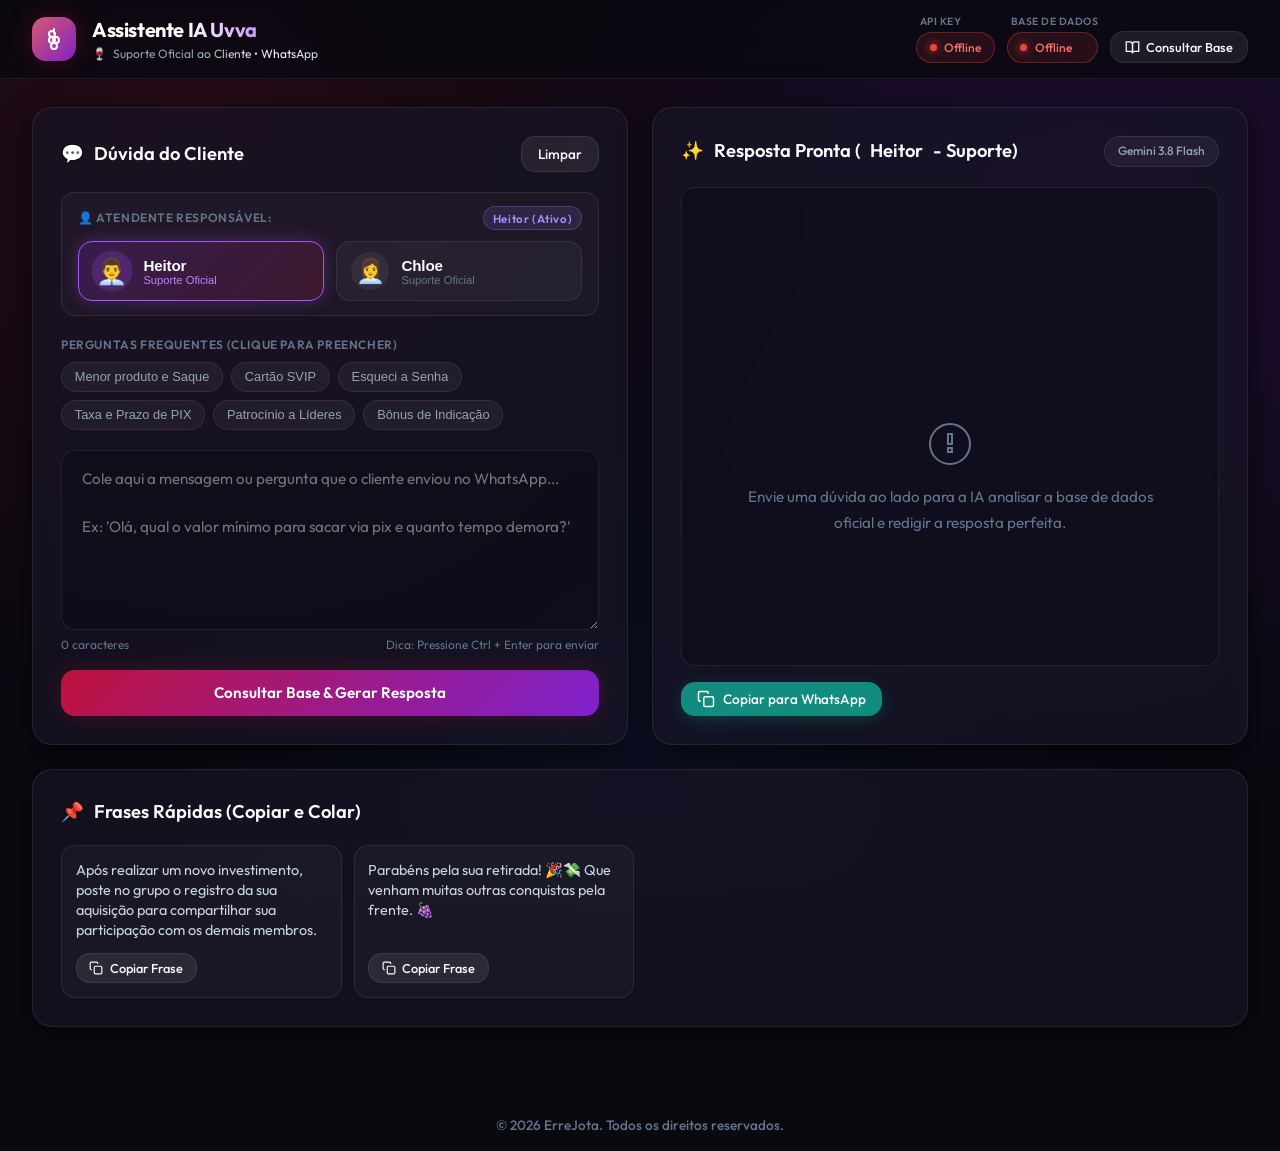
==== index.html @ ce5a92b2 "Atualizacao do projeto em 30/09/2026 21:44:55,32" ====
<!DOCTYPE html>
<html lang="pt-BR">
<head>
  <meta charset="UTF-8">
  <meta name="viewport" content="width=device-width, initial-scale=1.0">
  <title>Assistente IA - Vinícola Uvva | Suporte Oficial</title>
  
  <!-- Fontes do Google -->
  <link rel="preconnect" href="https://fonts.googleapis.com">
  <link rel="preconnect" href="https://fonts.gstatic.com" crossorigin>
  <link href="https://fonts.googleapis.com/css2?family=Inter:wght@400;500;600;700&family=Outfit:wght@500;600;700;800&display=swap" rel="stylesheet">
  
  <link rel="stylesheet" href="style.css">
</head>
<body>

  <!-- Header da Aplicação -->
  <header class="app-header">
    <div class="header-container">
      <div class="brand-wrapper">
        <div class="logo-icon">
          <!-- Ícone de Vinícola / Uva -->
          <svg width="24" height="24" viewBox="0 0 24 24" fill="none" stroke="#ffffff" stroke-width="2" stroke-linecap="round" stroke-linejoin="round">
            <path d="M12 2v4M7 7a3 3 0 1 0 6 0 3 3 0 0 0-6 0zM11 13a3 3 0 1 0 6 0 3 3 0 0 0-6 0zM7 13a3 3 0 1 0 6 0 3 3 0 0 0-6 0zM9 19a3 3 0 1 0 6 0 3 3 0 0 0-6 0z"/>
          </svg>
        </div>
        <div class="brand-info">
          <h1>Assistente IA Uvva</h1>
          <p><span>🍷</span> <span class="shimmer-sub">Suporte Oficial ao Cliente • WhatsApp</span></p>
        </div>
      </div>

      <div class="header-badges">
        <!-- Indicador 1: API Key -->
        <div class="status-indicator-box">
          <div class="status-label">API Key</div>
          <div class="badge-pill badge-status-green" id="badge-api-status" title="Status da chave da API Gemini">Verificando...</div>
        </div>

        <!-- Indicador 2: Base de Dados -->
        <div class="status-indicator-box">
          <div class="status-label">Base de Dados</div>
          <div class="badge-pill badge-status-green" id="badge-kb-status" title="Status da base oficial de conhecimento">Carregando...</div>
        </div>

        <button class="btn-secondary" id="btn-open-kb-modal" style="padding: 0.45rem 0.85rem; font-size: 0.8rem; display: flex; align-items: center; gap: 0.4rem; align-self: flex-end;">
          <svg width="15" height="15" viewBox="0 0 24 24" fill="none" stroke="currentColor" stroke-width="2"><path d="M2 3h6a4 4 0 0 1 4 4v14a3 3 0 0 0-3-3H2z"/><path d="M22 3h-6a4 4 0 0 0-4 4v14a3 3 0 0 1 3-3h7z"/></svg>
          Consultar Base
        </button>
      </div>
    </div>
  </header>

  <!-- Banner Informativo quando aberto direto via arquivo local (file://) -->
  <div id="local-file-banner" style="display: none; background: rgba(147, 51, 234, 0.15); border-bottom: 1px solid rgba(147, 51, 234, 0.3); padding: 0.6rem 2rem; font-size: 0.85rem; color: #cbd5e1; align-items: center; justify-content: space-between;">
    <div style="display: flex; align-items: center; gap: 0.5rem;">
      <span>📁 <strong>Modo Arquivo Local</strong> • Conectado à API:</span>
      <span id="current-api-url" style="color: var(--accent-purple-light); font-family: monospace; background: rgba(0,0,0,0.3); padding: 2px 8px; border-radius: 4px;">http://localhost:8000</span>
    </div>
    <button class="btn-secondary" id="btn-change-api-url" style="padding: 0.25rem 0.75rem; font-size: 0.75rem;">
      ✏️ Definir URL da Vercel
    </button>
  </div>

  <!-- Conteúdo Principal: Central de Atendimento ao Cliente -->
  <main class="main-container">
    <div class="support-split-layout">
      
      <!-- Lado Esquerdo: Pergunta do Cliente -->
      <div class="glass-card">
        <div class="support-panel-header">
          <h2>
            <span style="color: var(--accent-wine-light);">💬</span> Dúvida do Cliente
          </h2>
          <button class="btn-secondary" id="btn-clear-question" title="Limpar campo">
            Limpar
          </button>
        </div>

        <!-- Seletor de Atendente Responsável (Heitor ou Chloe) -->
        <div class="attendant-selector-wrapper">
          <div class="attendant-label">
            <span>👤 Atendente Responsável:</span>
            <span class="attendant-sublabel" id="active-attendant-indicator">Heitor (Ativo)</span>
          </div>
          <div class="attendant-toggle-group">
            <button type="button" class="btn-attendant active" data-attendant="Heitor" id="btn-attendant-heitor">
              <span class="attendant-avatar">👨‍💼</span>
              <div class="attendant-meta">
                <span class="attendant-name">Heitor</span>
                <span class="attendant-role">Suporte Oficial</span>
              </div>
            </button>
            <button type="button" class="btn-attendant" data-attendant="Chloe" id="btn-attendant-chloe">
              <span class="attendant-avatar">👩‍💼</span>
              <div class="attendant-meta">
                <span class="attendant-name">Chloe</span>
                <span class="attendant-role">Suporte Oficial</span>
              </div>
            </button>
          </div>
        </div>

        <!-- Sugestões Rápidas (Chips de Perguntas Frequentes) -->
        <div class="suggestion-chips-wrapper">
          <div class="chips-label">Perguntas Frequentes (Clique para preencher)</div>
          <div class="chips-container">
            <button class="chip" data-question="Qual a porcentagem do menor produto e como funciona o saque?">Menor produto e Saque</button>
            <button class="chip" data-question="Como funciona o Cartão SVIP e quais os benefícios?">Cartão SVIP</button>
            <button class="chip" data-question="Esqueci minha senha, como faço para recuperar?">Esqueci a Senha</button>
            <button class="chip" data-question="Qual o tempo de processamento e taxa para retirada em PIX?">Taxa e Prazo de PIX</button>
            <button class="chip" data-question="Vocês oferecem patrocínio para líderes de equipe?">Patrocínio a Líderes</button>
            <button class="chip" data-question="Como funciona o bônus de indicação e comissões da equipe?">Bônus de Indicação</button>
          </div>
        </div>

        <div class="textarea-wrapper">
          <textarea 
            class="custom-textarea" 
            id="input-question" 
            placeholder="Cole aqui a mensagem ou pergunta que o cliente enviou no WhatsApp...&#10;&#10;Ex: 'Olá, qual o valor mínimo para sacar via pix e quanto tempo demora?'"
          ></textarea>
          <div class="textarea-footer">
            <span id="char-counter">0 caracteres</span>
            <span>Dica: Pressione Ctrl + Enter para enviar</span>
          </div>
        </div>

        <button class="btn-primary" id="btn-submit-question">
          <span id="btn-submit-text">Consultar Base & Gerar Resposta</span>
          <div class="spinner" id="btn-spinner" style="display: none;"></div>
        </button>
      </div>

      <!-- Lado Direito: Resposta Formatada Pronta para o Cliente -->
      <div class="glass-card response-container">
        <div class="support-panel-header">
          <h2>
            <span style="color: var(--accent-purple-light);">✨</span> Resposta Pronta (<span id="response-attendant-name">Heitor</span> - Suporte)
          </h2>
          <span class="badge-pill badge-purple" id="badge-ai-model">Gemini 3.8 Flash</span>
        </div>

        <div class="response-card-body" id="response-content">
          <div class="response-placeholder">
            <svg viewBox="0 0 24 24" fill="none"><path d="M12 2a10 10 0 1 0 10 10A10 10 0 0 0 12 2zm1 14h-2v-2h2zm0-4h-2V7h2z"/></svg>
            <p>Envie uma dúvida ao lado para a IA analisar a base de dados oficial e redigir a resposta perfeita.</p>
          </div>
        </div>

        <div class="response-actions-bar">
          <button class="btn-secondary btn-whatsapp" id="btn-copy-response">
            <svg width="18" height="18" viewBox="0 0 24 24" fill="none" stroke="currentColor" stroke-width="2"><rect x="9" y="9" width="13" height="13" rx="2" ry="2"/><path d="M5 15H4a2 2 0 0 1-2-2V4a2 2 0 0 1 2-2h9a2 2 0 0 1 2 2v1"/></svg>
            <span id="copy-btn-text">Copiar para WhatsApp</span>
          </button>
          <span style="font-size: 0.75rem; color: var(--text-dim);" id="response-timestamp"></span>
        </div>
      </div>

    </div>

    <!-- Frases Rápidas / Soltar durante o dia -->
    <div class="glass-card" style="margin-top: 1.5rem;">
      <div class="support-panel-header">
        <h2>
          <span style="color: var(--accent-wine-light);">📌</span> Frases Rápidas (Copiar e Colar)
        </h2>
      </div>
      <div class="phrases-grid" style="display: grid; grid-template-columns: repeat(auto-fill, minmax(280px, 1fr)); gap: 0.75rem; margin-top: 1rem;">
        
        <div class="phrase-card" style="background: rgba(255,255,255,0.03); padding: 0.85rem; border-radius: var(--radius-md); border: 1px solid var(--border-subtle); display: flex; flex-direction: column;">
          <p class="phrase-text" style="font-size: 0.9rem; color: #cbd5e1; margin-bottom: 0.75rem; line-height: 1.4;">Após realizar um novo investimento, poste no grupo o registro da sua aquisição para compartilhar sua participação com os demais membros.</p>
          <button class="btn-secondary btn-copy-quick-phrase" style="align-self: flex-start; font-size: 0.8rem; padding: 0.4rem 0.8rem; display: flex; align-items: center; gap: 0.4rem; margin-top: auto;">
            <svg width="14" height="14" viewBox="0 0 24 24" fill="none" stroke="currentColor" stroke-width="2"><rect x="9" y="9" width="13" height="13" rx="2" ry="2"/><path d="M5 15H4a2 2 0 0 1-2-2V4a2 2 0 0 1 2-2h9a2 2 0 0 1 2 2v1"/></svg>
            Copiar Frase
          </button>
        </div>

        <div class="phrase-card" style="background: rgba(255,255,255,0.03); padding: 0.85rem; border-radius: var(--radius-md); border: 1px solid var(--border-subtle); display: flex; flex-direction: column;">
          <p class="phrase-text" style="font-size: 0.9rem; color: #cbd5e1; margin-bottom: 0.75rem; line-height: 1.4;">Parabéns pela sua retirada! 🎉💸 Que venham muitas outras conquistas pela frente. 🍇</p>
          <button class="btn-secondary btn-copy-quick-phrase" style="align-self: flex-start; font-size: 0.8rem; padding: 0.4rem 0.8rem; display: flex; align-items: center; gap: 0.4rem; margin-top: auto;">
            <svg width="14" height="14" viewBox="0 0 24 24" fill="none" stroke="currentColor" stroke-width="2"><rect x="9" y="9" width="13" height="13" rx="2" ry="2"/><path d="M5 15H4a2 2 0 0 1-2-2V4a2 2 0 0 1 2-2h9a2 2 0 0 1 2 2v1"/></svg>
            Copiar Frase
          </button>
        </div>

      </div>
    </div>

  </main>

  <!-- Rodapé de Direitos Autorais -->
  <footer style="text-align: center; padding: 1.5rem 1rem 1rem 1rem; color: var(--text-dim); font-size: 0.85rem;">
    <div class="pulse-text">
      &copy; 2026 ErreJota. Todos os direitos reservados.
    </div>
  </footer>

  <!-- Modal Inspecionar Texto Bruto da Base de Conhecimento -->
  <div id="kb-modal" style="display: none; position: fixed; inset: 0; background: rgba(0,0,0,0.85); backdrop-filter: blur(8px); z-index: 1000; align-items: center; justify-content: center; padding: 2rem;">
    <div class="glass-card" style="width: 100%; max-width: 900px; max-height: 85vh; display: flex; flex-direction: column;">
      <div class="support-panel-header">
        <div>
          <h2 style="font-size: 1.15rem;">Base de Conhecimento Oficial (Vinícola Uvva)</h2>
          <span style="font-size: 0.75rem; color: var(--text-dim);" id="modal-kb-subtitle">Carregando...</span>
        </div>
        <div style="display: flex; gap: 0.5rem; align-items: center;">
          <input type="text" id="modal-kb-search" placeholder="Pesquisar termo..." class="custom-textarea" style="min-height: auto; padding: 0.35rem 0.75rem; font-size: 0.8rem; width: 180px;">
          <button class="btn-secondary" id="btn-close-modal">Fechar</button>
        </div>
      </div>
      <!-- Card de Inteligência da Base (0% a 100%) -->
      <div class="intelligence-card">
        <div class="intelligence-header">
          <div class="intelligence-title">
            <span style="font-size: 1.5rem;">🧠</span>
            <div>
              <h3>Nível de Inteligência da Base</h3>
              <p class="intelligence-status" id="intel-level-text">Calculando prontidão...</p>
            </div>
          </div>
          <div class="intelligence-score" id="intel-percentage">--%</div>
        </div>

        <div class="progress-bar-container">
          <div class="progress-bar-fill" id="intel-bar" style="width: 0%;"></div>
        </div>

        <div class="intelligence-metrics">
          <div class="metric-item">🌐 <strong id="intel-pages">--</strong> Páginas Mapeadas</div>
          <div class="metric-item">📄 <strong id="intel-docs">--</strong> Documentos Oficiais</div>
          <div class="metric-item">📊 <strong id="intel-size">-- KB</strong> de Conhecimento</div>
          <div class="metric-item">💬 <strong id="intel-questions">--</strong> Dúvidas Respondidas</div>
        </div>
      </div>

      <div style="flex: 1; overflow-y: auto; background: #08070d; border: 1px solid var(--border-subtle); border-radius: var(--radius-md); padding: 1.25rem;">
        <pre id="modal-kb-text" style="font-family: monospace; font-size: 0.85rem; color: #cbd5e1; white-space: pre-wrap; word-break: break-word;"></pre>
      </div>
    </div>
  </div>

  <!-- Toast Container -->
  <div class="toast-container" id="toast-container"></div>

  <script src="app.js"></script>
</body>
</html>
---- style.css ----
/* ==========================================================================
   Design System - Assistente IA Vinícola Uvva (Aesthetic: Dark Velvet & Wine)
   ========================================================================== */

:root {
  --bg-primary: #0a0910;
  --bg-secondary: #12101e;
  --bg-card: rgba(23, 20, 38, 0.7);
  --bg-card-hover: rgba(32, 28, 52, 0.85);
  --bg-input: rgba(15, 13, 26, 0.8);
  
  --border-subtle: rgba(255, 255, 255, 0.08);
  --border-focus: rgba(168, 85, 247, 0.5);
  --border-glow: rgba(147, 51, 234, 0.3);

  --accent-purple: #9333ea;
  --accent-purple-light: #c084fc;
  --accent-wine: #9f1239;
  --accent-wine-light: #f43f5e;
  --accent-emerald: #10b981;
  --accent-cyan: #06b6d4;
  --accent-amber: #f59e0b;

  --gradient-wine-purple: linear-gradient(135deg, #be123c 0%, #7e22ce 100%);
  --gradient-purple-blue: linear-gradient(135deg, #9333ea 0%, #3b82f6 100%);
  --gradient-card: linear-gradient(135deg, rgba(30, 27, 49, 0.6) 0%, rgba(18, 16, 32, 0.8) 100%);

  --text-main: #f8fafc;
  --text-muted: #94a3b8;
  --text-dim: #64748b;

  --shadow-sm: 0 2px 8px rgba(0, 0, 0, 0.4);
  --shadow-md: 0 8px 30px rgba(0, 0, 0, 0.6);
  --shadow-glow: 0 0 25px rgba(147, 51, 234, 0.25);
  --shadow-wine: 0 0 25px rgba(190, 18, 60, 0.25);

  --radius-sm: 8px;
  --radius-md: 14px;
  --radius-lg: 20px;
  --radius-full: 9999px;

  --transition-fast: 0.15s ease;
  --transition-normal: 0.25s cubic-bezier(0.16, 1, 0.3, 1);
}

* {
  margin: 0;
  padding: 0;
  box-sizing: border-box;
}

body {
  font-family: 'Outfit', 'Inter', -apple-system, BlinkMacSystemFont, 'Segoe UI', Roboto, sans-serif;
  background-color: var(--bg-primary);
  color: var(--text-main);
  min-height: 100vh;
  line-height: 1.5;
  overflow-x: hidden;
  background-image: 
    radial-gradient(circle at 15% 15%, rgba(159, 18, 57, 0.18) 0%, transparent 45%),
    radial-gradient(circle at 85% 25%, rgba(126, 34, 206, 0.18) 0%, transparent 45%),
    radial-gradient(circle at 50% 80%, rgba(37, 99, 235, 0.1) 0%, transparent 50%);
  background-attachment: fixed;
}

/* Scrollbar moderno */
::-webkit-scrollbar {
  width: 8px;
  height: 8px;
}
::-webkit-scrollbar-track {
  background: var(--bg-primary);
}
::-webkit-scrollbar-thumb {
  background: rgba(255, 255, 255, 0.15);
  border-radius: 4px;
}
::-webkit-scrollbar-thumb:hover {
  background: var(--accent-purple);
}

/* Header Principal */
.app-header {
  position: sticky;
  top: 0;
  z-index: 100;
  background: rgba(10, 9, 16, 0.82);
  backdrop-filter: blur(20px);
  -webkit-backdrop-filter: blur(20px);
  border-bottom: 1px solid var(--border-subtle);
  padding: 0.9rem 2rem;
}

.header-container {
  max-width: 1400px;
  margin: 0 auto;
  display: flex;
  align-items: center;
  justify-content: space-between;
  gap: 1.5rem;
}

.brand-wrapper {
  display: flex;
  align-items: center;
  gap: 1rem;
}

.logo-icon {
  width: 44px;
  height: 44px;
  border-radius: var(--radius-md);
  background: var(--gradient-wine-purple);
  display: flex;
  align-items: center;
  justify-content: center;
  box-shadow: var(--shadow-wine);
  position: relative;
  overflow: hidden;
}

.logo-icon::after {
  content: '';
  position: absolute;
  inset: 0;
  background: linear-gradient(to bottom right, rgba(255,255,255,0.3), transparent);
}

.logo-icon svg {
  animation: swing-grape 4s ease-in-out infinite;
  transform-origin: center top;
}

.logo-icon::before {
  content: '';
  position: absolute;
  width: 4px;
  height: 4px;
  background: rgba(255, 255, 255, 0.8);
  border-radius: 50%;
  top: 50%;
  left: 50%;
  opacity: 0;
  animation: drop-grape 4s ease-in infinite;
  z-index: 10;
}

@keyframes swing-grape {
  0%, 100% { transform: rotate(-8deg); }
  50% { transform: rotate(8deg); }
}

@keyframes drop-grape {
  0%, 30% {
    opacity: 0;
    transform: translate(-50%, -5px) scale(0.5);
  }
  40% {
    opacity: 1;
    transform: translate(-50%, 2px) scale(1);
  }
  60% {
    opacity: 0;
    transform: translate(-50%, 25px) scale(0.3);
  }
  100% {
    opacity: 0;
  }
}

.brand-info h1 {
  font-size: 1.25rem;
  font-weight: 700;
  letter-spacing: -0.02em;
  background: linear-gradient(to right, #ffffff 20%, #c084fc 40%, #ffffff 60%);
  background-size: 200% auto;
  -webkit-background-clip: text;
  -webkit-text-fill-color: transparent;
  animation: shimmer-text 5s linear infinite;
}

.brand-info p {
  font-size: 0.75rem;
  color: var(--text-muted);
  display: flex;
  align-items: center;
  gap: 0.4rem;
}

.shimmer-sub {
  background: linear-gradient(to right, var(--text-muted) 20%, #ffffff 40%, var(--text-muted) 60%);
  background-size: 200% auto;
  -webkit-background-clip: text;
  -webkit-text-fill-color: transparent;
  animation: shimmer-text 5s linear infinite, scale-pulse 2s infinite alternate ease-in-out;
  display: inline-block;
}

@keyframes shimmer-text {
  0% { background-position: -200% center; }
  15% { background-position: 200% center; }
  100% { background-position: 200% center; }
}

.header-badges {
  display: flex;
  align-items: center;
  gap: 0.75rem;
}

.badge-pill {
  font-size: 0.75rem;
  font-weight: 500;
  padding: 0.35rem 0.8rem;
  border-radius: var(--radius-full);
  display: inline-flex;
  align-items: center;
  gap: 0.45rem;
  background: rgba(255, 255, 255, 0.05);
  border: 1px solid var(--border-subtle);
  color: var(--text-muted);
}

.status-indicator-box {
  display: flex;
  flex-direction: column;
  gap: 2px;
}

.status-label {
  font-size: 0.65rem;
  font-weight: 600;
  text-transform: uppercase;
  letter-spacing: 0.05em;
  color: var(--text-dim);
  padding-left: 0.25rem;
}

.badge-pill.badge-status-green {
  background: rgba(16, 185, 129, 0.12);
  border-color: rgba(16, 185, 129, 0.35);
  color: #34d399;
}

.badge-pill.badge-status-green::before {
  content: '';
  width: 7px;
  height: 7px;
  border-radius: 50%;
  background: #10b981;
  box-shadow: 0 0 8px #10b981;
}

.badge-pill.badge-status-orange {
  background: rgba(245, 158, 11, 0.12);
  border-color: rgba(245, 158, 11, 0.35);
  color: #fbbf24;
}

.badge-pill.badge-status-orange::before {
  content: '';
  width: 7px;
  height: 7px;
  border-radius: 50%;
  background: #f59e0b;
  box-shadow: 0 0 8px #f59e0b;
}

.badge-pill.badge-status-red {
  background: rgba(239, 68, 68, 0.12);
  border-color: rgba(239, 68, 68, 0.35);
  color: #f87171;
}

.badge-pill.badge-status-red::before {
  content: '';
  width: 7px;
  height: 7px;
  border-radius: 50%;
  background: #ef4444;
  box-shadow: 0 0 8px #ef4444;
}

/* Nav Tabs */
.tabs-nav {
  max-width: 1400px;
  margin: 1.5rem auto 0 auto;
  padding: 0 2rem;
  display: flex;
  gap: 0.5rem;
  overflow-x: auto;
  border-bottom: 1px solid var(--border-subtle);
}

.tab-btn {
  background: transparent;
  border: none;
  color: var(--text-muted);
  font-family: inherit;
  font-size: 0.9rem;
  font-weight: 600;
  padding: 0.75rem 1.25rem;
  border-radius: var(--radius-sm) var(--radius-sm) 0 0;
  cursor: pointer;
  display: flex;
  align-items: center;
  gap: 0.6rem;
  transition: var(--transition-normal);
  position: relative;
  white-space: nowrap;
}

.tab-btn:hover {
  color: var(--text-main);
  background: rgba(255, 255, 255, 0.03);
}

.tab-btn.active {
  color: #fff;
  background: rgba(147, 51, 234, 0.12);
}

.tab-btn.active::after {
  content: '';
  position: absolute;
  bottom: -1px;
  left: 0;
  right: 0;
  height: 2px;
  background: var(--gradient-wine-purple);
  box-shadow: 0 0 10px rgba(190, 18, 60, 0.8);
}

.tab-btn svg {
  width: 18px;
  height: 18px;
  stroke-width: 2;
}

/* Container de Conteúdo */
.main-container {
  max-width: 1400px;
  margin: 0 auto;
  padding: 1.75rem 2rem 4rem 2rem;
}

.tab-pane {
  display: none;
  animation: fadeIn 0.3s ease;
}

.tab-pane.active {
  display: block;
}

@keyframes fadeIn {
  from { opacity: 0; transform: translateY(6px); }
  to { opacity: 1; transform: translateY(0); }
}

/* Glass Card */
.glass-card {
  background: var(--bg-card);
  backdrop-filter: blur(16px);
  -webkit-backdrop-filter: blur(16px);
  border: 1px solid var(--border-subtle);
  border-radius: var(--radius-lg);
  padding: 1.75rem;
  box-shadow: var(--shadow-md);
  transition: var(--transition-normal);
}

.glass-card:hover {
  border-color: rgba(255, 255, 255, 0.12);
}

/* Layout Atendimento (Split-Screen) */
.support-split-layout {
  display: grid;
  grid-template-columns: 1fr 1fr;
  gap: 1.5rem;
  align-items: stretch;
}

@media (max-width: 960px) {
  .support-split-layout {
    grid-template-columns: 1fr;
  }
}

.support-panel-header {
  display: flex;
  align-items: center;
  justify-content: space-between;
  margin-bottom: 1.25rem;
}

.support-panel-header h2 {
  font-size: 1.15rem;
  font-weight: 600;
  display: flex;
  align-items: center;
  gap: 0.6rem;
}

/* Chips de Sugestão */
.suggestion-chips-wrapper {
  margin-bottom: 1.25rem;
}

.chips-label {
  font-size: 0.75rem;
  font-weight: 600;
  text-transform: uppercase;
  letter-spacing: 0.05em;
  color: var(--text-dim);
  margin-bottom: 0.5rem;
}

.chips-container {
  display: flex;
  flex-wrap: wrap;
  gap: 0.5rem;
}

.chip {
  background: rgba(255, 255, 255, 0.05);
  border: 1px solid var(--border-subtle);
  color: var(--text-muted);
  font-size: 0.8rem;
  padding: 0.4rem 0.8rem;
  border-radius: var(--radius-full);
  cursor: pointer;
  transition: var(--transition-fast);
}

.chip:hover {
  background: rgba(147, 51, 234, 0.15);
  border-color: var(--border-focus);
  color: #fff;
  transform: translateY(-1px);
}

/* Textarea Customizado */
.textarea-wrapper {
  position: relative;
  margin-bottom: 1rem;
}

.custom-textarea {
  width: 100%;
  min-height: 180px;
  background: var(--bg-input);
  border: 1px solid var(--border-subtle);
  border-radius: var(--radius-md);
  padding: 1rem 1.25rem;
  color: var(--text-main);
  font-family: inherit;
  font-size: 0.95rem;
  resize: vertical;
  line-height: 1.6;
  transition: var(--transition-fast);
}

.custom-textarea:focus {
  outline: none;
  border-color: var(--accent-purple);
  box-shadow: 0 0 0 3px rgba(147, 51, 234, 0.2);
  background: rgba(20, 18, 34, 0.9);
}

.textarea-footer {
  display: flex;
  justify-content: space-between;
  align-items: center;
  font-size: 0.75rem;
  color: var(--text-dim);
}

/* Botões */
.btn-primary {
  background: var(--gradient-wine-purple);
  color: #fff;
  border: none;
  font-family: inherit;
  font-size: 0.95rem;
  font-weight: 600;
  padding: 0.85rem 1.5rem;
  border-radius: var(--radius-md);
  cursor: pointer;
  display: inline-flex;
  align-items: center;
  justify-content: center;
  gap: 0.6rem;
  box-shadow: var(--shadow-wine);
  transition: var(--transition-normal);
  width: 100%;
}

.btn-primary:hover {
  opacity: 0.95;
  transform: translateY(-1px);
  box-shadow: 0 6px 20px rgba(190, 18, 60, 0.4);
}

.btn-primary:active {
  transform: translateY(0);
}

.btn-primary:disabled {
  opacity: 0.5;
  cursor: not-allowed;
  transform: none;
}

.btn-secondary {
  background: rgba(255, 255, 255, 0.08);
  color: var(--text-main);
  border: 1px solid var(--border-subtle);
  font-family: inherit;
  font-size: 0.85rem;
  font-weight: 500;
  padding: 0.5rem 1rem;
  border-radius: var(--radius-md);
  cursor: pointer;
  display: inline-flex;
  align-items: center;
  gap: 0.5rem;
  transition: var(--transition-fast);
}

.btn-secondary:hover {
  background: rgba(255, 255, 255, 0.14);
  border-color: rgba(255, 255, 255, 0.2);
}

.btn-whatsapp {
  background: #128c7e;
  color: #fff;
  border: none;
  box-shadow: 0 4px 15px rgba(18, 140, 126, 0.3);
}

.btn-whatsapp:hover {
  background: #075e54;
}

/* Painel de Resposta da IA */
.response-container {
  display: flex;
  flex-direction: column;
  height: 100%;
}

.response-card-body {
  flex: 1;
  min-height: 250px;
  background: rgba(14, 12, 24, 0.6);
  border: 1px solid var(--border-subtle);
  border-radius: var(--radius-md);
  padding: 1.25rem;
  font-size: 0.95rem;
  line-height: 1.7;
  color: #e2e8f0;
  overflow-y: auto;
  white-space: pre-wrap;
  position: relative;
}

.response-placeholder {
  display: flex;
  flex-direction: column;
  align-items: center;
  justify-content: center;
  height: 100%;
  color: var(--text-dim);
  text-align: center;
  padding: 2rem;
}

.response-placeholder svg {
  width: 48px;
  height: 48px;
  stroke: var(--text-dim);
  margin-bottom: 1rem;
}

.response-actions-bar {
  display: flex;
  align-items: center;
  justify-content: space-between;
  margin-top: 1rem;
  gap: 0.75rem;
}

/* Dropzone de Upload */
.upload-dropzone {
  border: 2px dashed rgba(168, 85, 247, 0.35);
  border-radius: var(--radius-lg);
  padding: 2.5rem 1.5rem;
  text-align: center;
  background: rgba(147, 51, 234, 0.04);
  cursor: pointer;
  transition: var(--transition-normal);
  position: relative;
  overflow: hidden;
}

.upload-dropzone:hover, .upload-dropzone.dragover {
  border-color: var(--accent-purple);
  background: rgba(147, 51, 234, 0.08);
  transform: translateY(-2px);
}

.dropzone-icon {
  width: 56px;
  height: 56px;
  margin: 0 auto 1rem auto;
  border-radius: var(--radius-full);
  background: rgba(147, 51, 234, 0.15);
  display: flex;
  align-items: center;
  justify-content: center;
  color: var(--accent-purple-light);
}

.dropzone-title {
  font-size: 1.1rem;
  font-weight: 600;
  margin-bottom: 0.4rem;
}

.dropzone-subtitle {
  font-size: 0.85rem;
  color: var(--text-muted);
  margin-bottom: 1rem;
}

.dropzone-formats {
  display: flex;
  justify-content: center;
  flex-wrap: wrap;
  gap: 0.4rem;
}

.format-tag {
  font-size: 0.7rem;
  font-weight: 600;
  text-transform: uppercase;
  padding: 0.2rem 0.5rem;
  background: rgba(255, 255, 255, 0.08);
  border-radius: var(--radius-sm);
  color: var(--text-muted);
}

/* Tabela de Documentos */
.doc-table-wrapper {
  margin-top: 1.5rem;
  border: 1px solid var(--border-subtle);
  border-radius: var(--radius-md);
  overflow: hidden;
}

.custom-table {
  width: 100%;
  border-collapse: collapse;
  text-align: left;
}

.custom-table th {
  background: rgba(10, 9, 16, 0.7);
  padding: 0.85rem 1.25rem;
  font-size: 0.75rem;
  font-weight: 600;
  text-transform: uppercase;
  letter-spacing: 0.05em;
  color: var(--text-muted);
  border-bottom: 1px solid var(--border-subtle);
}

.custom-table td {
  padding: 0.9rem 1.25rem;
  font-size: 0.85rem;
  border-bottom: 1px solid rgba(255, 255, 255, 0.04);
}

.custom-table tr:hover {
  background: rgba(255, 255, 255, 0.02);
}

.file-ext-badge {
  font-size: 0.7rem;
  font-weight: 700;
  padding: 0.2rem 0.5rem;
  border-radius: 4px;
}
.file-ext-badge.pdf { background: rgba(239, 68, 68, 0.15); color: #f87171; border: 1px solid rgba(239, 68, 68, 0.3); }
.file-ext-badge.docx { background: rgba(59, 130, 246, 0.15); color: #60a5fa; border: 1px solid rgba(59, 130, 246, 0.3); }
.file-ext-badge.txt { background: rgba(168, 85, 247, 0.15); color: #c084fc; border: 1px solid rgba(168, 85, 247, 0.3); }

/* Terminal Logs para Varredura */
.terminal-window {
  background: #08070d;
  border: 1px solid var(--border-subtle);
  border-radius: var(--radius-md);
  overflow: hidden;
  margin-top: 1.5rem;
}

.terminal-header {
  background: rgba(255, 255, 255, 0.04);
  padding: 0.6rem 1rem;
  display: flex;
  align-items: center;
  gap: 0.5rem;
  border-bottom: 1px solid var(--border-subtle);
}

.terminal-dot {
  width: 10px;
  height: 10px;
  border-radius: 50%;
}
.dot-red { background: #ef4444; }
.dot-yellow { background: #f59e0b; }
.dot-green { background: #10b981; }

.terminal-title {
  font-size: 0.75rem;
  color: var(--text-dim);
  font-family: monospace;
  margin-left: 0.5rem;
}

.terminal-body {
  padding: 1rem;
  font-family: 'Consolas', 'Courier New', monospace;
  font-size: 0.85rem;
  color: #38bdf8;
  max-height: 380px;
  overflow-y: auto;
  line-height: 1.6;
}

.terminal-line {
  margin-bottom: 0.3rem;
}
.terminal-line.error { color: #f87171; }
.terminal-line.success { color: #34d399; }

/* Grid de Métricas / Estatísticas */
.stats-grid {
  display: grid;
  grid-template-columns: repeat(auto-fit, minmax(220px, 1fr));
  gap: 1.25rem;
  margin-bottom: 1.75rem;
}

.stat-card {
  background: var(--bg-card);
  border: 1px solid var(--border-subtle);
  border-radius: var(--radius-md);
  padding: 1.25rem;
  display: flex;
  align-items: center;
  gap: 1rem;
}

.stat-icon {
  width: 48px;
  height: 48px;
  border-radius: var(--radius-md);
  background: rgba(255, 255, 255, 0.05);
  display: flex;
  align-items: center;
  justify-content: center;
  color: var(--accent-purple-light);
}

.stat-val {
  font-size: 1.5rem;
  font-weight: 700;
  letter-spacing: -0.02em;
}

.stat-lbl {
  font-size: 0.8rem;
  color: var(--text-muted);
}

/* Toast Notificações */
.toast-container {
  position: fixed;
  bottom: 2rem;
  right: 2rem;
  z-index: 999;
  display: flex;
  flex-direction: column;
  gap: 0.75rem;
  pointer-events: none;
}

/* Card de Inteligência da Base (0% a 100%) */
.intelligence-card {
  background: rgba(255, 255, 255, 0.03);
  border: 1px solid var(--border-subtle);
  border-radius: var(--radius-md);
  padding: 1.25rem;
  margin-top: 0.75rem;
  margin-bottom: 1rem;
}

.intelligence-header {
  display: flex;
  justify-content: space-between;
  align-items: center;
  margin-bottom: 0.75rem;
}

.intelligence-title {
  display: flex;
  align-items: center;
  gap: 0.75rem;
}

.intelligence-title h3 {
  font-size: 1.05rem;
  font-weight: 700;
  color: #fff;
  margin: 0;
}

.intelligence-status {
  font-size: 0.75rem;
  color: #34d399;
  margin: 0;
  font-weight: 500;
}

.intelligence-score {
  font-size: 1.85rem;
  font-weight: 800;
  letter-spacing: -0.02em;
  background: linear-gradient(135deg, #10b981 0%, #38bdf8 100%);
  -webkit-background-clip: text;
  -webkit-text-fill-color: transparent;
}

.progress-bar-container {
  width: 100%;
  height: 10px;
  background: rgba(255, 255, 255, 0.08);
  border-radius: 999px;
  overflow: hidden;
  margin-bottom: 1rem;
  box-shadow: inset 0 1px 3px rgba(0, 0, 0, 0.4);
}

.progress-bar-fill {
  height: 100%;
  border-radius: 999px;
  background: linear-gradient(90deg, #9333ea, #e11d48, #10b981);
  transition: width 0.8s cubic-bezier(0.4, 0, 0.2, 1);
  box-shadow: 0 0 12px rgba(16, 185, 129, 0.5);
}

.intelligence-metrics {
  display: grid;
  grid-template-columns: repeat(auto-fit, minmax(140px, 1fr));
  gap: 0.75rem;
}

.metric-item {
  background: rgba(0, 0, 0, 0.25);
  border: 1px solid rgba(255, 255, 255, 0.05);
  border-radius: var(--radius-sm);
  padding: 0.5rem 0.75rem;
  font-size: 0.75rem;
  color: var(--text-muted);
}

.metric-item strong {
  color: #fff;
  font-weight: 600;
}

.toast {
  background: rgba(22, 19, 36, 0.95);
  backdrop-filter: blur(12px);
  border: 1px solid var(--border-focus);
  color: #fff;
  padding: 0.85rem 1.25rem;
  border-radius: var(--radius-md);
  font-size: 0.9rem;
  display: flex;
  align-items: center;
  gap: 0.75rem;
  box-shadow: var(--shadow-md);
  animation: slideIn 0.3s ease;
}

@keyframes slideIn {
  from { transform: translateX(100%); opacity: 0; }
  to { transform: translateX(0); opacity: 1; }
}

/* Loading Spinner */
.spinner {
  width: 18px;
  height: 18px;
  border: 2px solid rgba(255, 255, 255, 0.2);
  border-top-color: #fff;
  border-radius: 50%;
  animation: spin 0.8s linear infinite;
}

@keyframes spin {
  to { transform: rotate(360deg); }
}

/* Seletor de Atendente Responsável (Heitor / Chloe) */
.attendant-selector-wrapper {
  background: rgba(255, 255, 255, 0.03);
  border: 1px solid var(--border-subtle);
  border-radius: var(--radius-md);
  padding: 0.85rem 1rem;
  margin-bottom: 1.25rem;
  transition: var(--transition-normal);
}

.attendant-selector-wrapper:hover {
  border-color: rgba(255, 255, 255, 0.12);
}

.attendant-label {
  display: flex;
  justify-content: space-between;
  align-items: center;
  font-size: 0.75rem;
  font-weight: 600;
  text-transform: uppercase;
  letter-spacing: 0.05em;
  color: var(--text-dim);
  margin-bottom: 0.65rem;
}

.attendant-sublabel {
  color: #a78bfa;
  font-size: 0.72rem;
  font-weight: 600;
  text-transform: none;
  background: rgba(167, 139, 250, 0.12);
  padding: 0.15rem 0.55rem;
  border-radius: 999px;
  border: 1px solid rgba(167, 139, 250, 0.25);
}

.attendant-toggle-group {
  display: grid;
  grid-template-columns: 1fr 1fr;
  gap: 0.75rem;
}

.btn-attendant {
  display: flex;
  align-items: center;
  gap: 0.75rem;
  background: rgba(255, 255, 255, 0.04);
  border: 1px solid var(--border-subtle);
  border-radius: var(--radius-md);
  padding: 0.65rem 0.9rem;
  cursor: pointer;
  transition: all 0.2s cubic-bezier(0.4, 0, 0.2, 1);
  color: var(--text-muted);
  text-align: left;
}

.btn-attendant:hover {
  background: rgba(255, 255, 255, 0.08);
  border-color: rgba(255, 255, 255, 0.2);
  transform: translateY(-1px);
}

.btn-attendant .attendant-avatar {
  font-size: 1.45rem;
  display: flex;
  align-items: center;
  justify-content: center;
  width: 38px;
  height: 38px;
  border-radius: 50%;
  background: rgba(255, 255, 255, 0.06);
  flex-shrink: 0;
  transition: transform 0.2s ease;
}

.btn-attendant .attendant-meta {
  display: flex;
  flex-direction: column;
}

.btn-attendant .attendant-name {
  font-size: 0.95rem;
  font-weight: 700;
  color: var(--text-main);
  letter-spacing: -0.01em;
}

.btn-attendant .attendant-role {
  font-size: 0.7rem;
  color: var(--text-dim);
}

.btn-attendant.active {
  background: linear-gradient(135deg, rgba(147, 51, 234, 0.2) 0%, rgba(225, 29, 72, 0.15) 100%);
  border-color: #a855f7;
  box-shadow: 0 0 16px rgba(168, 85, 247, 0.3);
}

.btn-attendant.active .attendant-avatar {
  transform: scale(1.08);
  background: rgba(168, 85, 247, 0.2);
}

.btn-attendant.active .attendant-name {
  color: #fff;
}

.btn-attendant.active .attendant-role {
  color: #c084fc;
}

/* Efeito Pulsante Suave para Textos (ex: Rodapé) */
.pulse-text {
  font-weight: 500;
  display: inline-block;
  animation: scale-pulse 2s infinite alternate ease-in-out;
}

@keyframes scale-pulse {
  0% {
    transform: scale(0.97);
  }
  100% {
    transform: scale(1.02);
  }
}
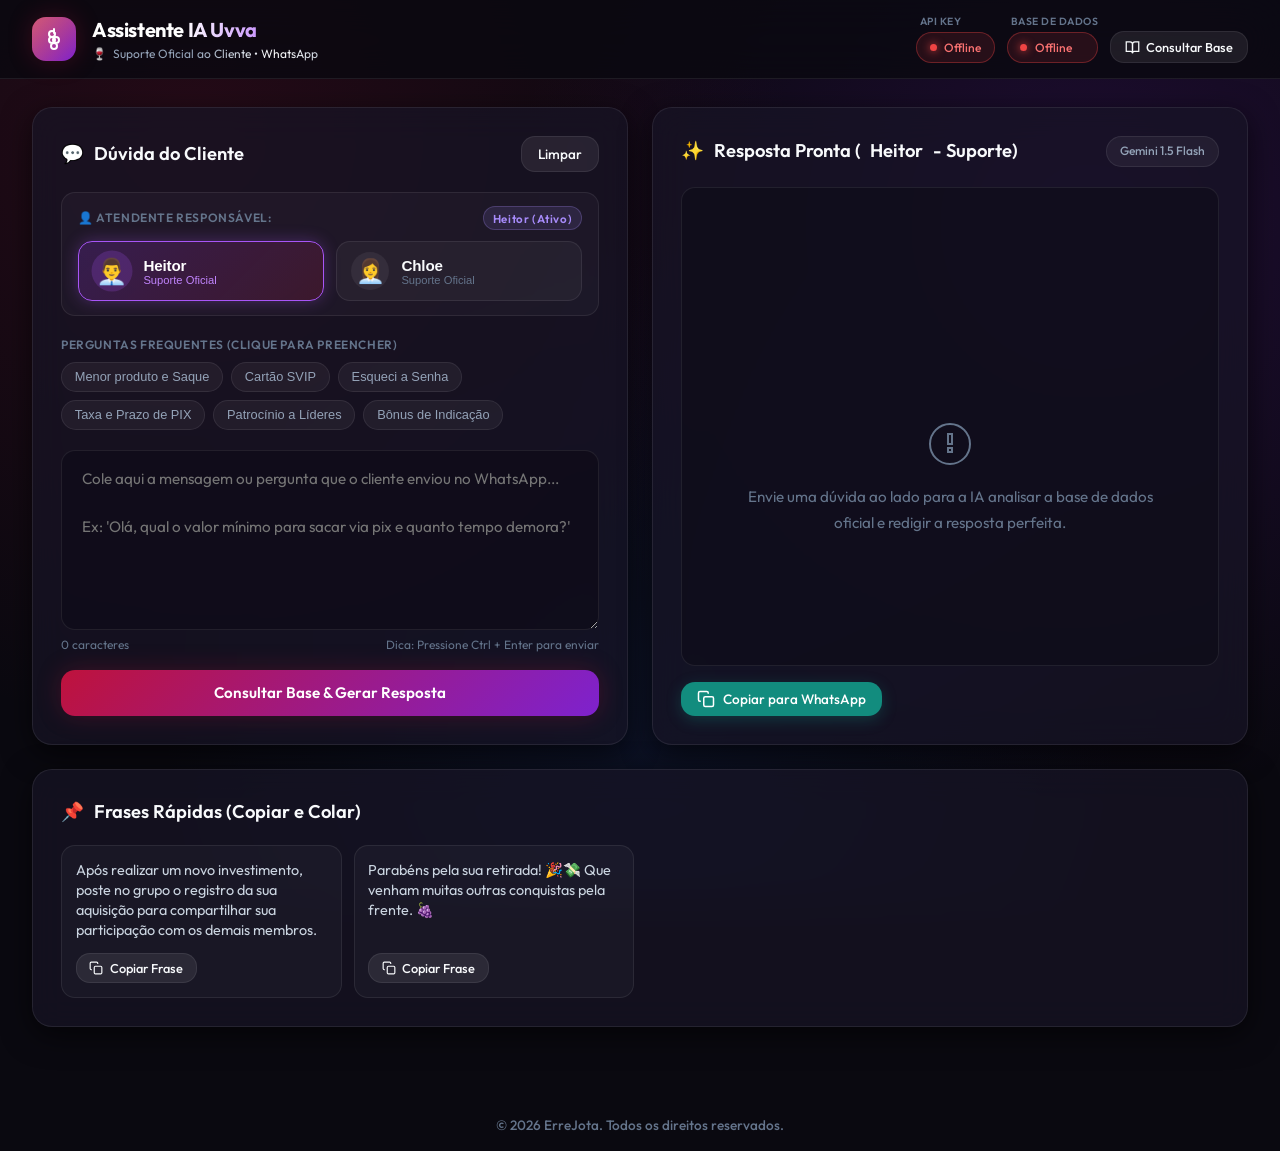
==== commit 01e027d2: "Atualizacao do projeto em 01/10/2026 12:17:36,31" ====
--- a/index.html
+++ b/index.html
@@ -138,7 +138,7 @@
           <h2>
             <span style="color: var(--accent-purple-light);">✨</span> Resposta Pronta (<span id="response-attendant-name">Heitor</span> - Suporte)
           </h2>
-          <span class="badge-pill badge-purple" id="badge-ai-model">Gemini 3.8 Flash</span>
+          <span class="badge-pill badge-purple" id="badge-ai-model">Gemini 1.5 Flash</span>
         </div>
 
         <div class="response-card-body" id="response-content">
--- a/style.css
+++ b/style.css
@@ -249,6 +249,7 @@
   border-radius: 50%;
   background: #10b981;
   box-shadow: 0 0 8px #10b981;
+  animation: pulse-dot 2s infinite ease-in-out;
 }
 
 .badge-pill.badge-status-orange {
@@ -264,6 +265,7 @@
   border-radius: 50%;
   background: #f59e0b;
   box-shadow: 0 0 8px #f59e0b;
+  animation: pulse-dot 2s infinite ease-in-out;
 }
 
 .badge-pill.badge-status-red {
@@ -279,6 +281,29 @@
   border-radius: 50%;
   background: #ef4444;
   box-shadow: 0 0 8px #ef4444;
+  animation: pulse-dot 2s infinite ease-in-out;
+}
+
+.badge-pill.badge-status-gray {
+  background: rgba(100, 116, 139, 0.12);
+  border-color: rgba(100, 116, 139, 0.35);
+  color: #94a3b8;
+}
+
+.badge-pill.badge-status-gray::before {
+  content: '';
+  width: 7px;
+  height: 7px;
+  border-radius: 50%;
+  background: #94a3b8;
+  box-shadow: 0 0 8px #94a3b8;
+  animation: pulse-dot 2s infinite ease-in-out;
+}
+
+@keyframes pulse-dot {
+  0% { transform: scale(0.8); opacity: 0.5; }
+  50% { transform: scale(1.3); opacity: 1; }
+  100% { transform: scale(0.8); opacity: 0.5; }
 }
 
 /* Nav Tabs */
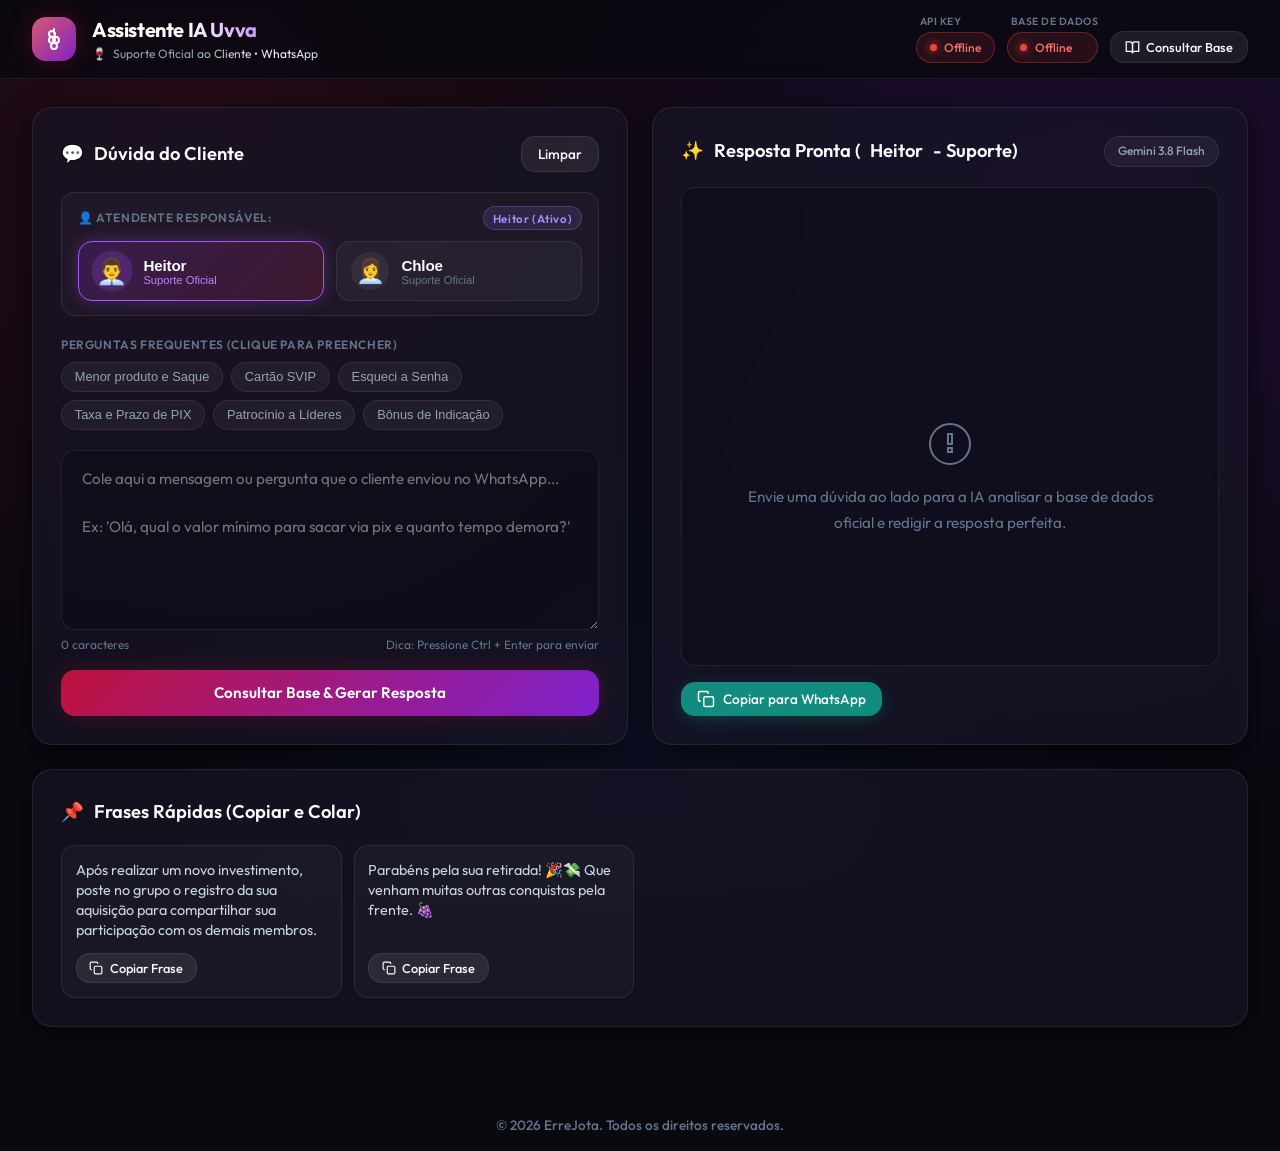
==== commit 98b4d7b5: "Atualizacao do projeto em 01/10/2026 13:33:21,72" ====
--- a/index.html
+++ b/index.html
@@ -138,7 +138,7 @@
           <h2>
             <span style="color: var(--accent-purple-light);">✨</span> Resposta Pronta (<span id="response-attendant-name">Heitor</span> - Suporte)
           </h2>
-          <span class="badge-pill badge-purple" id="badge-ai-model">Gemini 1.5 Flash</span>
+          <span class="badge-pill badge-purple" id="badge-ai-model">Gemini 3.8 Flash</span>
         </div>
 
         <div class="response-card-body" id="response-content">
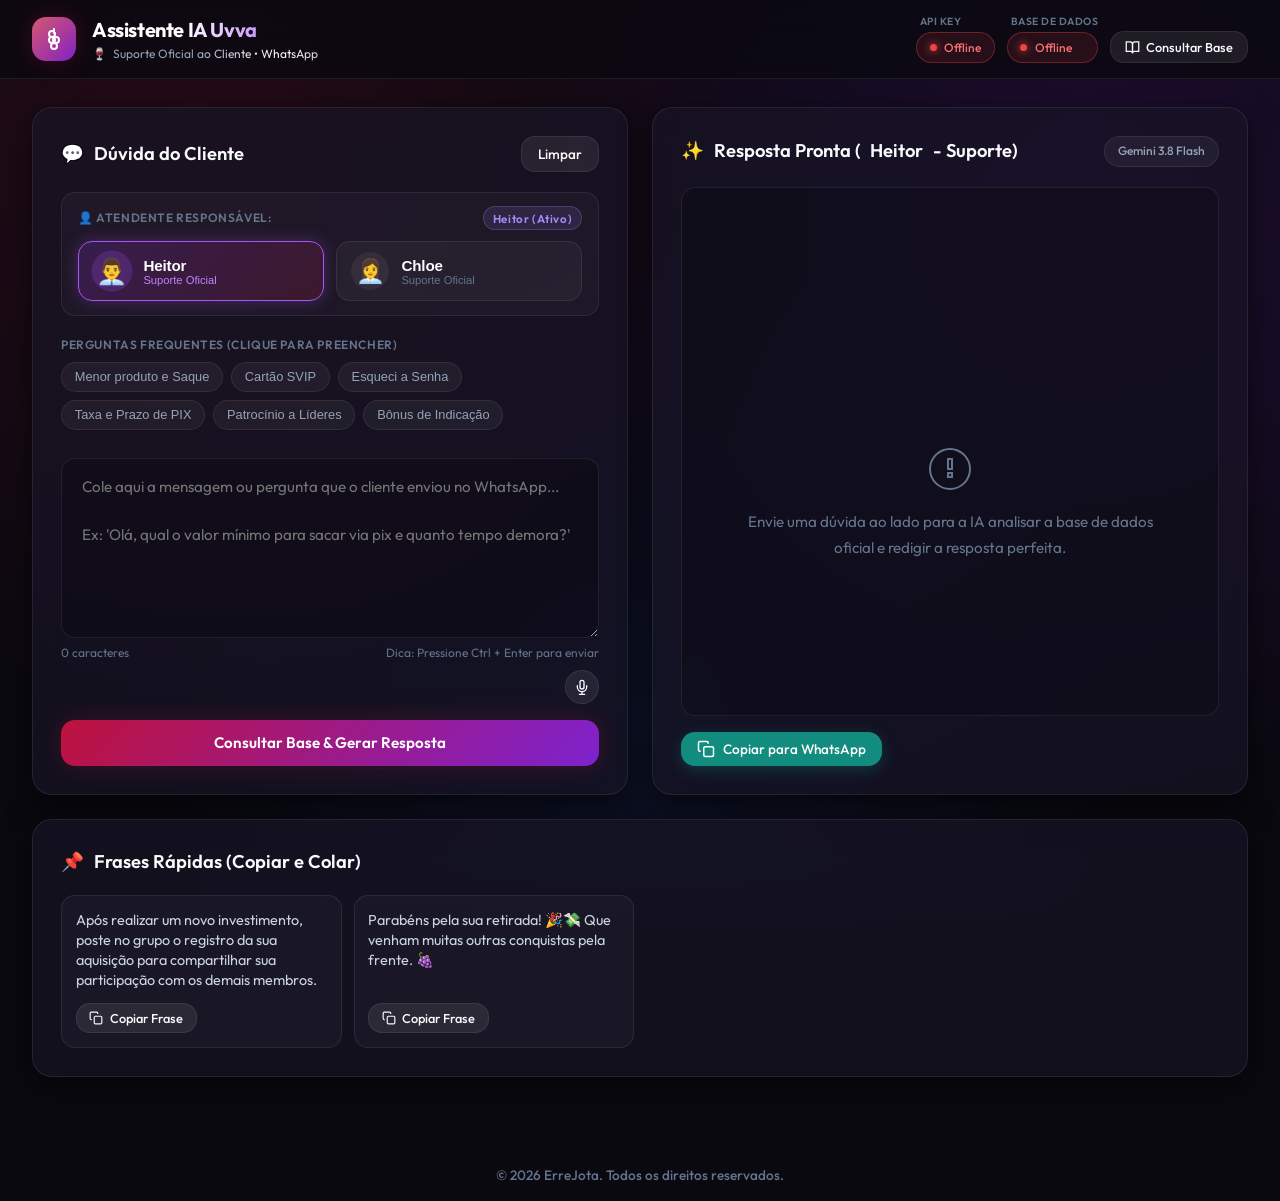
==== commit 52af028a: "Atualizacao do projeto em 01/10/2026 14:26:44,24" ====
--- a/index.html
+++ b/index.html
@@ -115,14 +115,31 @@
         </div>
 
         <div class="textarea-wrapper">
+          <div id="image-preview-container" style="display: flex; gap: 8px; padding: 8px 12px 0; flex-wrap: wrap;"></div>
           <textarea 
             class="custom-textarea" 
             id="input-question" 
             placeholder="Cole aqui a mensagem ou pergunta que o cliente enviou no WhatsApp...&#10;&#10;Ex: 'Olá, qual o valor mínimo para sacar via pix e quanto tempo demora?'"
           ></textarea>
-          <div class="textarea-footer">
-            <span id="char-counter">0 caracteres</span>
-            <span>Dica: Pressione Ctrl + Enter para enviar</span>
+          <div class="textarea-footer" style="display: flex; flex-direction: column; gap: 0.5rem; align-items: flex-end; width: 100%;">
+            <div style="display: flex; justify-content: space-between; width: 100%; align-items: center;">
+              <span id="char-counter">0 caracteres</span>
+              <span>Dica: Pressione Ctrl + Enter para enviar</span>
+            </div>
+            <div style="display: flex; gap: 8px; align-items: center;">
+              <button type="button" class="btn-secondary" id="btn-record-audio" title="Gravar Áudio" style="padding: 0.5rem; display: flex; align-items: center; justify-content: center; border-radius: 50%; aspect-ratio: 1/1;">
+                <svg width="16" height="16" viewBox="0 0 24 24" fill="none" stroke="currentColor" stroke-width="2" stroke-linecap="round" stroke-linejoin="round"><path d="M12 2a3 3 0 0 0-3 3v7a3 3 0 0 0 6 0V5a3 3 0 0 0-3-3z"></path><path d="M19 10v2a7 7 0 0 1-14 0v-2"></path><line x1="12" y1="19" x2="12" y2="23"></line><line x1="8" y1="23" x2="16" y2="23"></line></svg>
+              </button>
+              <div id="audio-visualizer" style="display: none; gap: 3px; align-items: center; justify-content: center; height: 32px; padding: 0 12px; cursor: pointer; background: rgba(239, 68, 68, 0.15); border: 1px solid rgba(239, 68, 68, 0.4); border-radius: 16px;" title="Parar Gravação">
+                <div class="wave-bar" style="width: 4px; height: 4px; background: #ef4444; border-radius: 2px; transition: height 0.05s ease;"></div>
+                <div class="wave-bar" style="width: 4px; height: 4px; background: #ef4444; border-radius: 2px; transition: height 0.05s ease;"></div>
+                <div class="wave-bar" style="width: 4px; height: 4px; background: #ef4444; border-radius: 2px; transition: height 0.05s ease;"></div>
+                <div class="wave-bar" style="width: 4px; height: 4px; background: #ef4444; border-radius: 2px; transition: height 0.05s ease;"></div>
+                <div class="wave-bar" style="width: 4px; height: 4px; background: #ef4444; border-radius: 2px; transition: height 0.05s ease;"></div>
+              </div>
+              <input type="file" id="file-upload" accept="image/*,audio/*" style="display: none;" multiple>
+              <span id="file-count" style="display: none;"></span>
+            </div>
           </div>
         </div>
 
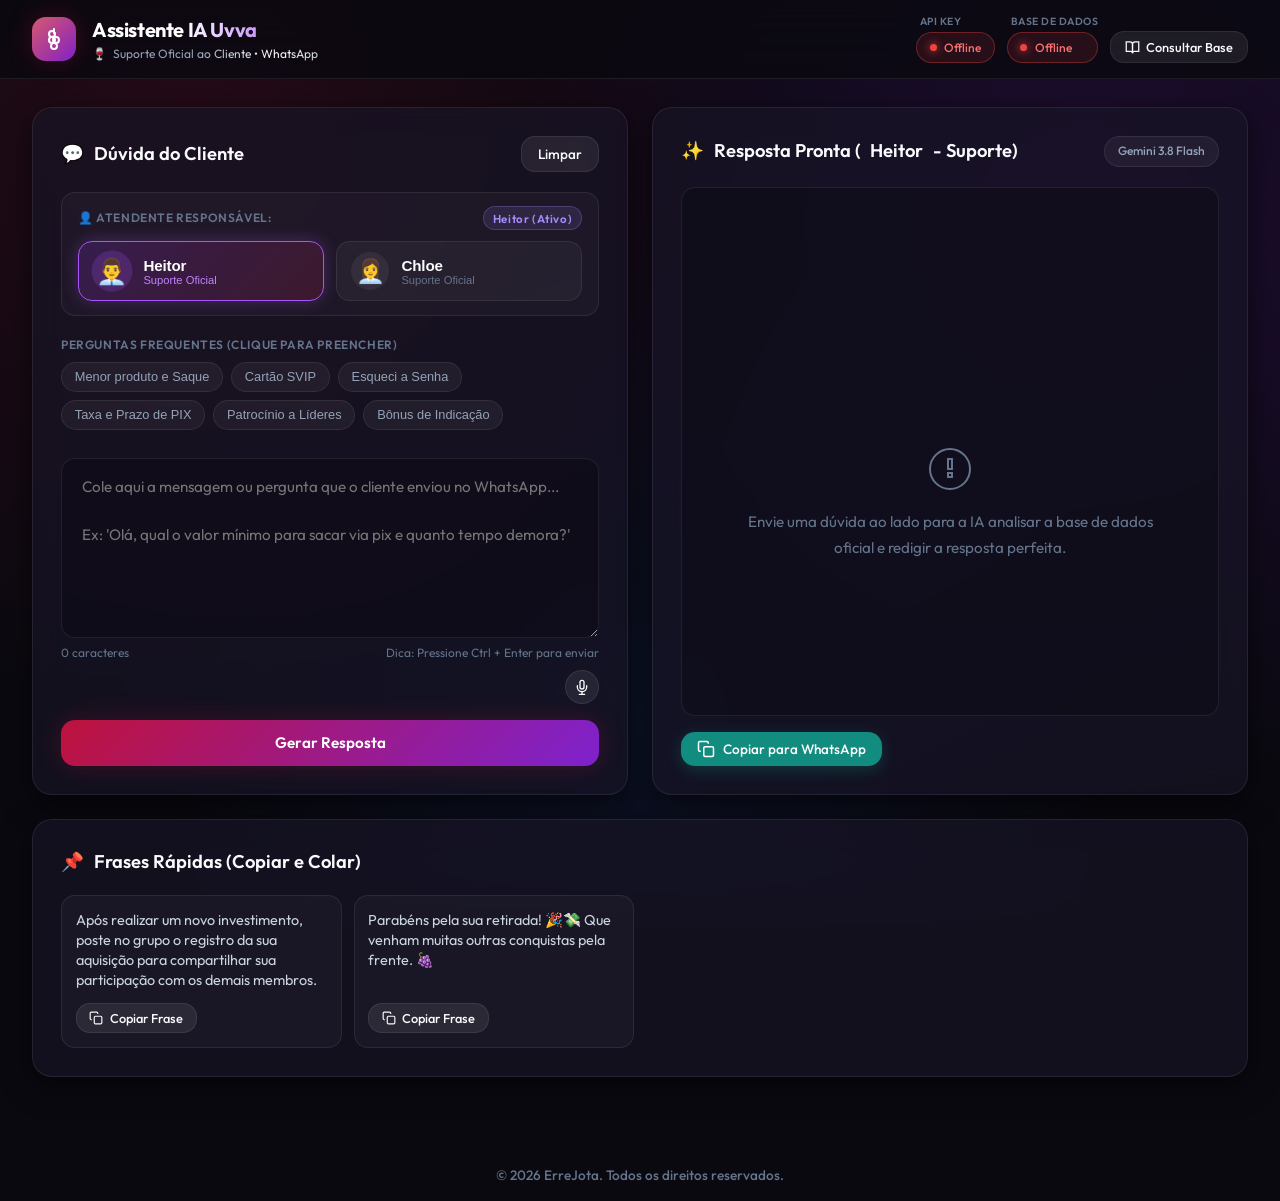
==== commit a4724ea7: "Atualizacao do projeto em 01/10/2026 14:43:20,76" ====
--- a/index.html
+++ b/index.html
@@ -144,7 +144,7 @@
         </div>
 
         <button class="btn-primary" id="btn-submit-question">
-          <span id="btn-submit-text">Consultar Base & Gerar Resposta</span>
+          <span id="btn-submit-text">Gerar Resposta</span>
           <div class="spinner" id="btn-spinner" style="display: none;"></div>
         </button>
       </div>
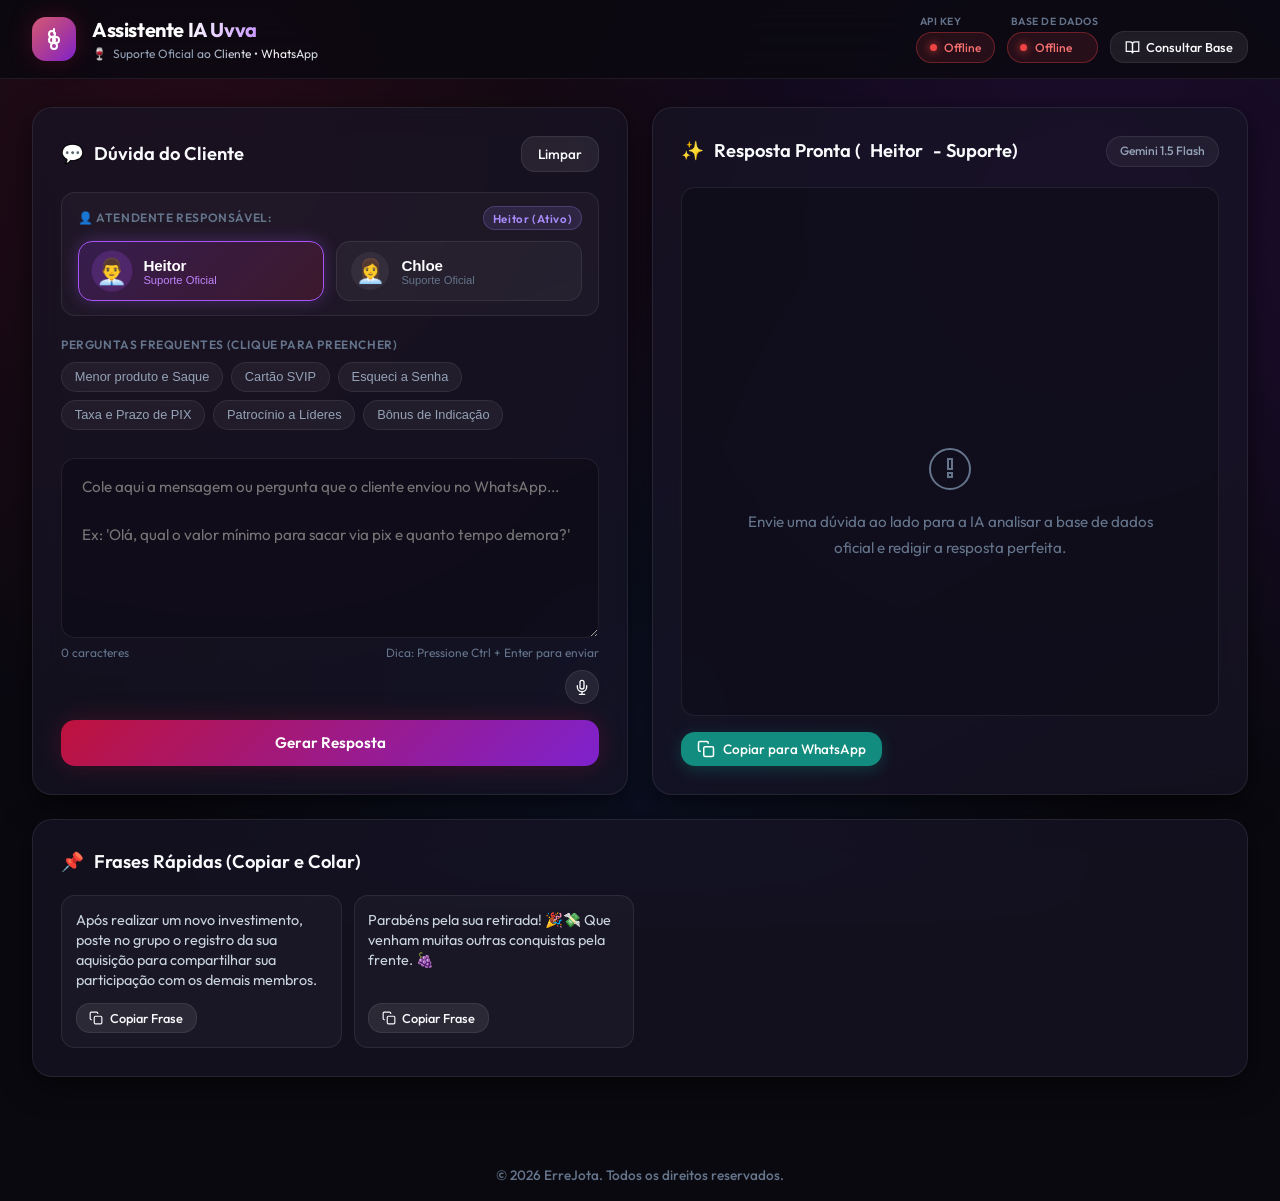
==== commit a3f1e15b: "Atualizacao do projeto em 02/10/2026 10:08:53,01" ====
--- a/index.html
+++ b/index.html
@@ -155,7 +155,7 @@
           <h2>
             <span style="color: var(--accent-purple-light);">✨</span> Resposta Pronta (<span id="response-attendant-name">Heitor</span> - Suporte)
           </h2>
-          <span class="badge-pill badge-purple" id="badge-ai-model">Gemini 3.8 Flash</span>
+          <span class="badge-pill badge-purple" id="badge-ai-model">Gemini 1.5 Flash</span>
         </div>
 
         <div class="response-card-body" id="response-content">
@@ -166,10 +166,16 @@
         </div>
 
         <div class="response-actions-bar">
-          <button class="btn-secondary btn-whatsapp" id="btn-copy-response">
-            <svg width="18" height="18" viewBox="0 0 24 24" fill="none" stroke="currentColor" stroke-width="2"><rect x="9" y="9" width="13" height="13" rx="2" ry="2"/><path d="M5 15H4a2 2 0 0 1-2-2V4a2 2 0 0 1 2-2h9a2 2 0 0 1 2 2v1"/></svg>
-            <span id="copy-btn-text">Copiar para WhatsApp</span>
-          </button>
+          <div style="display: flex; gap: 0.5rem; align-items: center;">
+            <button class="btn-secondary btn-whatsapp" id="btn-copy-response">
+              <svg width="18" height="18" viewBox="0 0 24 24" fill="none" stroke="currentColor" stroke-width="2"><rect x="9" y="9" width="13" height="13" rx="2" ry="2"/><path d="M5 15H4a2 2 0 0 1-2-2V4a2 2 0 0 1 2-2h9a2 2 0 0 1 2 2v1"/></svg>
+              <span id="copy-btn-text">Copiar para WhatsApp</span>
+            </button>
+            <button class="btn-secondary" id="btn-retry-response" style="display: none; padding: 0.45rem 0.85rem; font-size: 0.8rem; align-items: center; gap: 0.4rem; color: #ef4444; border-color: rgba(239, 68, 68, 0.4); background: rgba(239, 68, 68, 0.05);" title="Tentar Novamente">
+              <svg width="16" height="16" viewBox="0 0 24 24" fill="none" stroke="currentColor" stroke-width="2" stroke-linecap="round" stroke-linejoin="round"><path d="M23 4v6h-6"></path><path d="M1 20v-6h6"></path><path d="M3.51 9a9 9 0 0 1 14.85-3.36L23 10M1 14l4.64 4.36A9 9 0 0 0 20.49 15"></path></svg>
+              Recarregar
+            </button>
+          </div>
           <span style="font-size: 0.75rem; color: var(--text-dim);" id="response-timestamp"></span>
         </div>
       </div>
--- a/style.css
+++ b/style.css
@@ -175,6 +175,7 @@
   background: linear-gradient(to right, #ffffff 20%, #c084fc 40%, #ffffff 60%);
   background-size: 200% auto;
   -webkit-background-clip: text;
+  background-clip: text;
   -webkit-text-fill-color: transparent;
   animation: shimmer-text 5s linear infinite;
 }
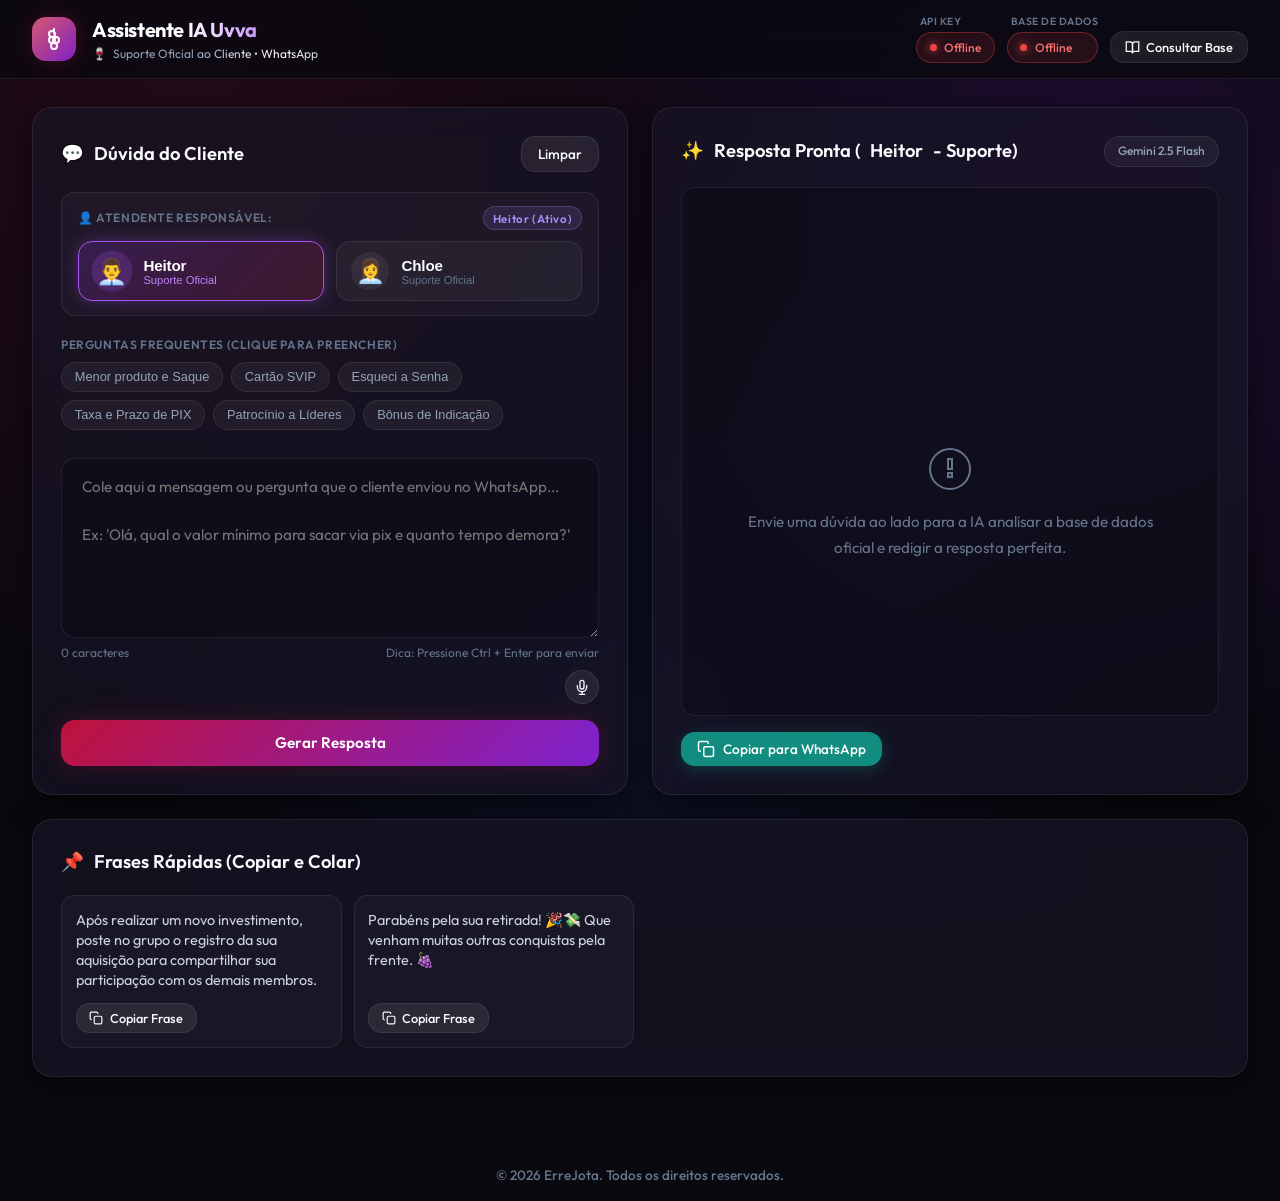
==== commit af391db2: "Atualizando sistema de IA para versão mais rápida e Gemini 2.5 Flash" ====
--- a/index.html
+++ b/index.html
@@ -155,7 +155,7 @@
           <h2>
             <span style="color: var(--accent-purple-light);">✨</span> Resposta Pronta (<span id="response-attendant-name">Heitor</span> - Suporte)
           </h2>
-          <span class="badge-pill badge-purple" id="badge-ai-model">Gemini 1.5 Flash</span>
+          <span class="badge-pill badge-purple" id="badge-ai-model">Gemini 2.5 Flash</span>
         </div>
 
         <div class="response-card-body" id="response-content">
